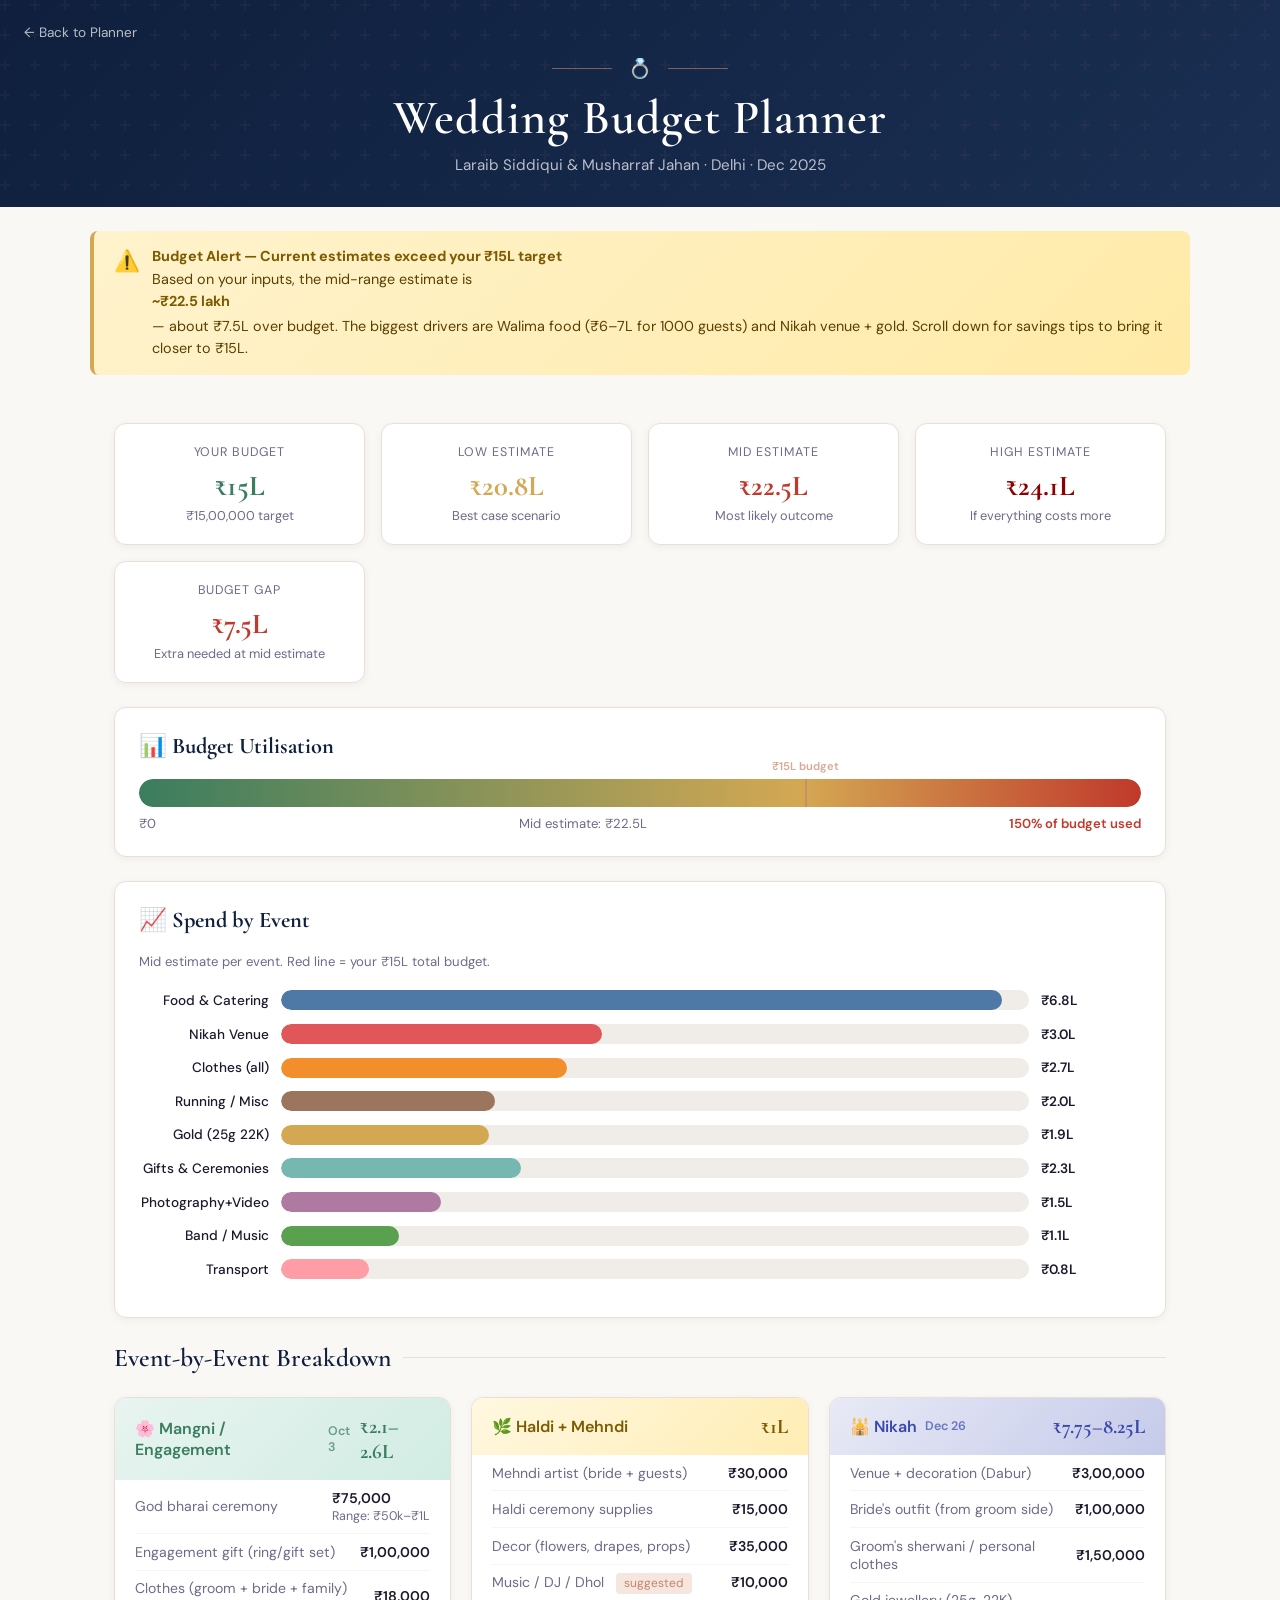
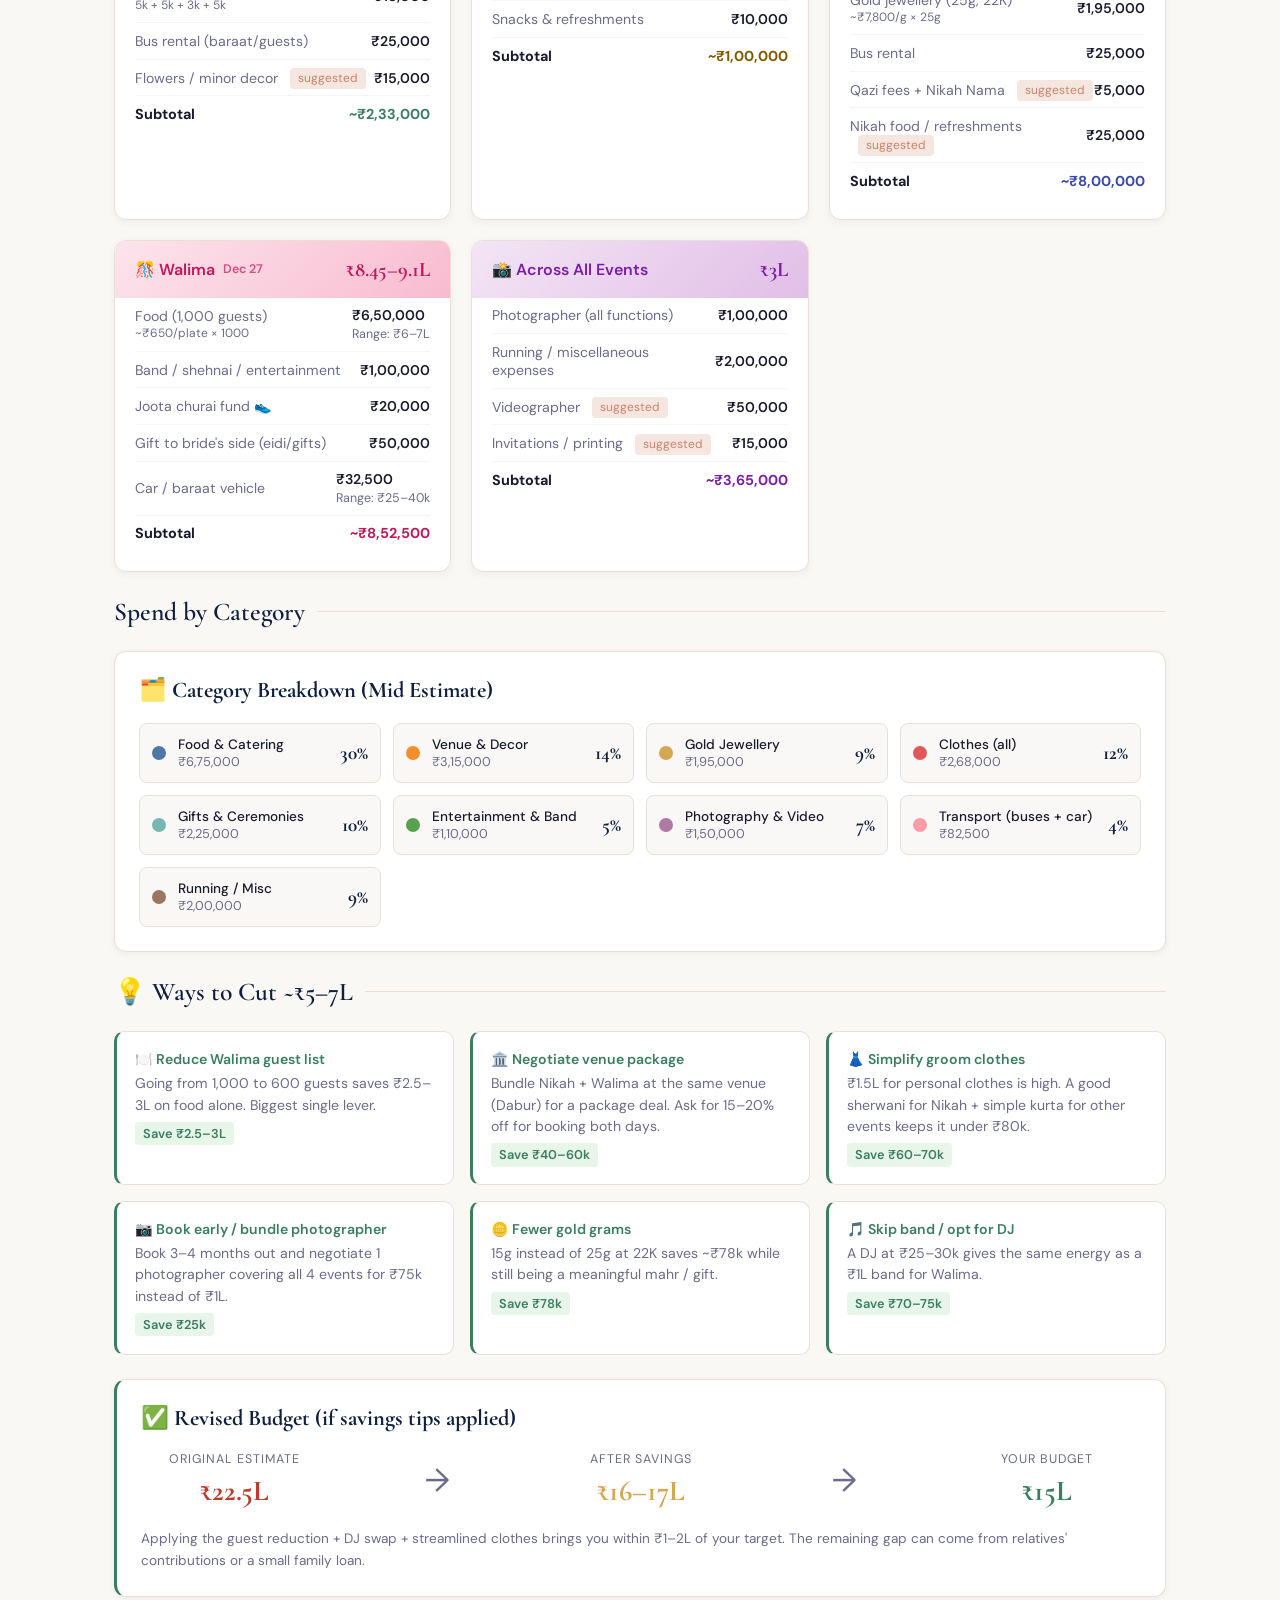
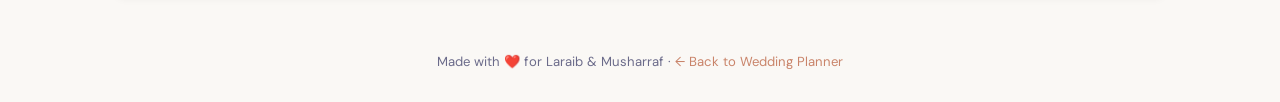
==== budget.html @ 8bc1528a "Add budget planner page + sidebar link" ====
<!DOCTYPE html>
<html lang="en">
<head>
  <meta charset="UTF-8" />
  <meta name="viewport" content="width=device-width, initial-scale=1.0" />
  <title>Wedding Budget — Laraib & Musharraf</title>
  <link rel="preconnect" href="https://fonts.googleapis.com" />
  <link rel="preconnect" href="https://fonts.gstatic.com" crossorigin />
  <link href="https://fonts.googleapis.com/css2?family=Cormorant+Garamond:ital,wght@0,400;0,600;0,700;1,400&family=DM+Sans:wght@300;400;500;600&display=swap" rel="stylesheet" />
  <style>
    :root {
      --navy: #0f1f3d;
      --navy-light: #1a2f52;
      --rose: #c9846a;
      --rose-light: #e8a98e;
      --rose-pale: #f5e6df;
      --gold: #d4a853;
      --gold-light: #f0c97a;
      --green: #3a7d5f;
      --green-light: #4a9e79;
      --red: #c0392b;
      --red-light: #e74c3c;
      --bg: #faf8f5;
      --card: #ffffff;
      --text: #1a1a2e;
      --text-muted: #6b6b8a;
      --border: #e8e0d8;
    }

    * { margin: 0; padding: 0; box-sizing: border-box; }

    body {
      font-family: 'DM Sans', sans-serif;
      background: var(--bg);
      color: var(--text);
      min-height: 100vh;
    }

    /* ── Header ── */
    header {
      background: linear-gradient(135deg, var(--navy) 0%, var(--navy-light) 100%);
      color: white;
      padding: 2.5rem 2rem 2rem;
      text-align: center;
      position: relative;
      overflow: hidden;
    }
    header::before {
      content: '';
      position: absolute;
      inset: 0;
      background: url("data:image/svg+xml,%3Csvg width='60' height='60' viewBox='0 0 60 60' xmlns='http://www.w3.org/2000/svg'%3E%3Cg fill='none' fill-rule='evenodd'%3E%3Cg fill='%23c9846a' fill-opacity='0.06'%3E%3Cpath d='M36 34v-4h-2v4h-4v2h4v4h2v-4h4v-2h-4zm0-30V0h-2v4h-4v2h4v4h2V6h4V4h-4zM6 34v-4H4v4H0v2h4v4h2v-4h4v-2H6zM6 4V0H4v4H0v2h4v4h2V6h4V4H6z'/%3E%3C/g%3E%3C/g%3E%3C/svg%3E");
    }
    header .back-link {
      position: absolute;
      top: 1.5rem;
      left: 1.5rem;
      color: rgba(255,255,255,0.7);
      text-decoration: none;
      font-size: 0.85rem;
      display: flex;
      align-items: center;
      gap: 0.4rem;
      transition: color 0.2s;
    }
    header .back-link:hover { color: var(--rose-light); }
    header h1 {
      font-family: 'Cormorant Garamond', serif;
      font-size: clamp(2rem, 5vw, 3rem);
      font-weight: 600;
      letter-spacing: 0.02em;
      position: relative;
    }
    header p {
      color: rgba(255,255,255,0.7);
      margin-top: 0.5rem;
      font-size: 0.95rem;
      position: relative;
    }
    .header-divider {
      display: flex;
      align-items: center;
      justify-content: center;
      gap: 1rem;
      margin: 1rem 0 0.5rem;
      position: relative;
    }
    .header-divider::before, .header-divider::after {
      content: '';
      width: 60px;
      height: 1px;
      background: var(--rose);
      opacity: 0.6;
    }
    .header-divider span { color: var(--rose); font-size: 1.2rem; }

    /* ── Alert Banner ── */
    .alert-banner {
      background: linear-gradient(135deg, #fff3cd, #ffeaa7);
      border-left: 4px solid var(--gold);
      margin: 1.5rem;
      padding: 1rem 1.25rem;
      border-radius: 8px;
      display: flex;
      align-items: flex-start;
      gap: 0.75rem;
      font-size: 0.9rem;
    }
    .alert-banner .icon { font-size: 1.3rem; flex-shrink: 0; }
    .alert-banner strong { color: #7d5a00; display: block; margin-bottom: 0.25rem; }
    .alert-banner p { color: #5a4000; line-height: 1.5; }

    /* ── Main Layout ── */
    main {
      max-width: 1100px;
      margin: 0 auto;
      padding: 1.5rem;
      display: flex;
      flex-direction: column;
      gap: 1.5rem;
    }

    /* ── Summary Cards ── */
    .summary-grid {
      display: grid;
      grid-template-columns: repeat(auto-fit, minmax(200px, 1fr));
      gap: 1rem;
    }
    .summary-card {
      background: var(--card);
      border-radius: 12px;
      padding: 1.25rem;
      text-align: center;
      border: 1px solid var(--border);
      box-shadow: 0 2px 8px rgba(0,0,0,0.05);
    }
    .summary-card .label {
      font-size: 0.78rem;
      text-transform: uppercase;
      letter-spacing: 0.08em;
      color: var(--text-muted);
      margin-bottom: 0.5rem;
    }
    .summary-card .amount {
      font-family: 'Cormorant Garamond', serif;
      font-size: 1.8rem;
      font-weight: 700;
      color: var(--navy);
    }
    .summary-card.budget .amount { color: var(--green); }
    .summary-card.total .amount { color: var(--red); }
    .summary-card.gap .amount { color: var(--red); }
    .summary-card .sub {
      font-size: 0.8rem;
      color: var(--text-muted);
      margin-top: 0.25rem;
    }

    /* ── Budget Meter ── */
    .budget-meter {
      background: var(--card);
      border-radius: 12px;
      padding: 1.5rem;
      border: 1px solid var(--border);
      box-shadow: 0 2px 8px rgba(0,0,0,0.05);
    }
    .budget-meter h2 {
      font-family: 'Cormorant Garamond', serif;
      font-size: 1.4rem;
      color: var(--navy);
      margin-bottom: 1.25rem;
    }
    .meter-track {
      background: #f0ede8;
      border-radius: 50px;
      height: 28px;
      position: relative;
      overflow: hidden;
    }
    .meter-fill {
      height: 100%;
      border-radius: 50px;
      display: flex;
      align-items: center;
      position: relative;
      transition: width 1s ease;
    }
    .meter-label {
      display: flex;
      justify-content: space-between;
      font-size: 0.82rem;
      color: var(--text-muted);
      margin-top: 0.5rem;
    }
    .meter-label .over { color: var(--red); font-weight: 600; }

    /* ── Event Breakdown ── */
    .section-title {
      font-family: 'Cormorant Garamond', serif;
      font-size: 1.6rem;
      color: var(--navy);
      font-weight: 600;
      display: flex;
      align-items: center;
      gap: 0.75rem;
    }
    .section-title::after {
      content: '';
      flex: 1;
      height: 1px;
      background: var(--border);
    }

    .events-grid {
      display: grid;
      grid-template-columns: repeat(auto-fit, minmax(300px, 1fr));
      gap: 1.25rem;
    }

    .event-card {
      background: var(--card);
      border-radius: 12px;
      border: 1px solid var(--border);
      overflow: hidden;
      box-shadow: 0 2px 8px rgba(0,0,0,0.05);
    }
    .event-header {
      padding: 1rem 1.25rem;
      display: flex;
      align-items: center;
      justify-content: space-between;
    }
    .event-header .event-name {
      font-weight: 600;
      font-size: 1rem;
      display: flex;
      align-items: center;
      gap: 0.5rem;
    }
    .event-header .event-total {
      font-family: 'Cormorant Garamond', serif;
      font-size: 1.3rem;
      font-weight: 700;
    }
    .event-body { padding: 0 1.25rem 1.25rem; }
    .event-item {
      display: flex;
      align-items: center;
      justify-content: space-between;
      padding: 0.55rem 0;
      border-bottom: 1px solid #f5f5f5;
      font-size: 0.88rem;
    }
    .event-item:last-child { border-bottom: none; }
    .event-item .item-name { color: var(--text-muted); }
    .event-item .item-amount { font-weight: 600; color: var(--text); }
    .event-item .item-range { font-size: 0.78rem; color: var(--text-muted); margin-top: 0.1rem; }
    .item-note {
      font-size: 0.75rem;
      color: var(--rose);
      background: var(--rose-pale);
      padding: 0.15rem 0.5rem;
      border-radius: 4px;
      margin-left: 0.5rem;
    }

    /* Event colour themes */
    .ev-mangni .event-header { background: linear-gradient(135deg, #e8f4f0, #d1ece3); }
    .ev-mangni .event-header .event-name { color: var(--green); }
    .ev-mangni .event-header .event-total { color: var(--green); }

    .ev-mehndi .event-header { background: linear-gradient(135deg, #fff8e1, #ffedb3); }
    .ev-mehndi .event-header .event-name { color: #7d5a00; }
    .ev-mehndi .event-header .event-total { color: #7d5a00; }

    .ev-nikah .event-header { background: linear-gradient(135deg, #e8eaf6, #c5cae9); }
    .ev-nikah .event-header .event-name { color: #3949ab; }
    .ev-nikah .event-header .event-total { color: #3949ab; }

    .ev-walima .event-header { background: linear-gradient(135deg, #fce4ec, #f8bbd0); }
    .ev-walima .event-header .event-name { color: #c2185b; }
    .ev-walima .event-header .event-total { color: #c2185b; }

    .ev-cross .event-header { background: linear-gradient(135deg, #f3e5f5, #e1bee7); }
    .ev-cross .event-header .event-name { color: #7b1fa2; }
    .ev-cross .event-header .event-total { color: #7b1fa2; }

    /* ── Horizontal Bar Chart ── */
    .chart-card {
      background: var(--card);
      border-radius: 12px;
      padding: 1.5rem;
      border: 1px solid var(--border);
      box-shadow: 0 2px 8px rgba(0,0,0,0.05);
    }
    .chart-card h2 {
      font-family: 'Cormorant Garamond', serif;
      font-size: 1.4rem;
      color: var(--navy);
      margin-bottom: 1.25rem;
    }
    .bar-row {
      display: grid;
      grid-template-columns: 130px 1fr 100px;
      align-items: center;
      gap: 0.75rem;
      margin-bottom: 0.85rem;
    }
    .bar-label { font-size: 0.85rem; font-weight: 500; text-align: right; }
    .bar-track { background: #f0ede8; border-radius: 50px; height: 20px; overflow: hidden; }
    .bar-fill { height: 100%; border-radius: 50px; transition: width 1s ease; }
    .bar-amount { font-size: 0.85rem; font-weight: 600; color: var(--text); }

    /* Budget line on chart */
    .budget-line-wrapper { position: relative; }
    .budget-line {
      position: absolute;
      top: 0;
      bottom: 0;
      width: 2px;
      background: var(--rose);
      opacity: 0.7;
      z-index: 2;
    }
    .budget-line-label {
      position: absolute;
      top: -20px;
      font-size: 0.7rem;
      color: var(--rose);
      font-weight: 600;
      white-space: nowrap;
      transform: translateX(-50%);
    }

    /* ── Category Pie (CSS) ── */
    .category-grid {
      display: grid;
      grid-template-columns: repeat(auto-fill, minmax(220px, 1fr));
      gap: 0.75rem;
    }
    .cat-item {
      display: flex;
      align-items: center;
      gap: 0.75rem;
      padding: 0.75rem;
      background: #f9f8f6;
      border-radius: 8px;
      border: 1px solid var(--border);
    }
    .cat-dot {
      width: 14px;
      height: 14px;
      border-radius: 50%;
      flex-shrink: 0;
    }
    .cat-info .cat-name { font-size: 0.85rem; font-weight: 500; }
    .cat-info .cat-amt { font-size: 0.8rem; color: var(--text-muted); }
    .cat-pct {
      margin-left: auto;
      font-family: 'Cormorant Garamond', serif;
      font-size: 1.2rem;
      font-weight: 700;
      color: var(--navy);
    }

    /* ── Savings Tips ── */
    .tips-grid {
      display: grid;
      grid-template-columns: repeat(auto-fill, minmax(260px, 1fr));
      gap: 1rem;
    }
    .tip-card {
      background: var(--card);
      border-radius: 10px;
      padding: 1.1rem;
      border: 1px solid var(--border);
      border-left: 3px solid var(--green);
      font-size: 0.88rem;
    }
    .tip-card .tip-title {
      font-weight: 600;
      color: var(--green);
      margin-bottom: 0.35rem;
      display: flex;
      align-items: center;
      gap: 0.4rem;
    }
    .tip-card p { color: var(--text-muted); line-height: 1.5; }
    .tip-saving {
      display: inline-block;
      margin-top: 0.4rem;
      font-size: 0.8rem;
      font-weight: 600;
      color: var(--green);
      background: #e8f5e9;
      padding: 0.2rem 0.5rem;
      border-radius: 4px;
    }

    /* ── Footer ── */
    footer {
      text-align: center;
      padding: 2rem;
      color: var(--text-muted);
      font-size: 0.82rem;
    }
    footer a { color: var(--rose); text-decoration: none; }

    /* ── Responsive ── */
    @media (max-width: 600px) {
      .bar-row { grid-template-columns: 90px 1fr 80px; }
      .bar-label { font-size: 0.78rem; }
    }
  </style>
</head>
<body>

<!-- ══ HEADER ══════════════════════════════════════════════════════ -->
<header>
  <a href="index.html" class="back-link">← Back to Planner</a>
  <div class="header-divider"><span>💍</span></div>
  <h1>Wedding Budget Planner</h1>
  <p>Laraib Siddiqui & Musharraf Jahan · Delhi · Dec 2025</p>
</header>

<!-- ══ OVER-BUDGET ALERT ═══════════════════════════════════════════ -->
<div class="alert-banner" style="max-width:1100px;margin:1.5rem auto;">
  <span class="icon">⚠️</span>
  <div>
    <strong>Budget Alert — Current estimates exceed your ₹15L target</strong>
    <p>Based on your inputs, the mid-range estimate is <strong>~₹22.5 lakh</strong> — about ₹7.5L over budget. The biggest drivers are Walima food (₹6–7L for 1000 guests) and Nikah venue + gold. Scroll down for savings tips to bring it closer to ₹15L.</p>
  </div>
</div>

<!-- ══ MAIN ════════════════════════════════════════════════════════ -->
<main>

  <!-- Summary Cards -->
  <div class="summary-grid">
    <div class="summary-card budget">
      <div class="label">Your Budget</div>
      <div class="amount">₹15L</div>
      <div class="sub">₹15,00,000 target</div>
    </div>
    <div class="summary-card">
      <div class="label">Low Estimate</div>
      <div class="amount" style="color:var(--gold)">₹20.8L</div>
      <div class="sub">Best case scenario</div>
    </div>
    <div class="summary-card total">
      <div class="label">Mid Estimate</div>
      <div class="amount">₹22.5L</div>
      <div class="sub">Most likely outcome</div>
    </div>
    <div class="summary-card">
      <div class="label">High Estimate</div>
      <div class="amount" style="color:#8b0000">₹24.1L</div>
      <div class="sub">If everything costs more</div>
    </div>
    <div class="summary-card gap">
      <div class="label">Budget Gap</div>
      <div class="amount">₹7.5L</div>
      <div class="sub">Extra needed at mid estimate</div>
    </div>
  </div>

  <!-- Budget Meter -->
  <div class="budget-meter">
    <h2>📊 Budget Utilisation</h2>
    <div class="budget-line-wrapper">
      <div class="meter-track" id="meterTrack">
        <div class="meter-fill" id="meterFill" style="width:0%"></div>
      </div>
      <div class="budget-line" id="budgetLine" style="left:66.5%">
        <span class="budget-line-label">₹15L budget</span>
      </div>
    </div>
    <div class="meter-label">
      <span>₹0</span>
      <span>Mid estimate: ₹22.5L</span>
      <span class="over">150% of budget used</span>
    </div>
  </div>

  <!-- Horizontal Bar Chart -->
  <div class="chart-card">
    <h2>📈 Spend by Event</h2>
    <p style="font-size:0.82rem;color:var(--text-muted);margin-bottom:1.25rem;">Mid estimate per event. Red line = your ₹15L total budget.</p>

    <div id="barChart"></div>
  </div>

  <!-- Event Breakdown -->
  <div class="section-title">Event-by-Event Breakdown</div>

  <div class="events-grid">

    <!-- Mangni -->
    <div class="event-card ev-mangni">
      <div class="event-header">
        <div class="event-name">🌸 Mangni / Engagement <span style="font-size:0.78rem;opacity:0.7">Oct 3</span></div>
        <div class="event-total">₹2.1–2.6L</div>
      </div>
      <div class="event-body">
        <div class="event-item">
          <div>
            <div class="item-name">God bharai ceremony</div>
          </div>
          <div>
            <div class="item-amount">₹75,000</div>
            <div class="item-range">Range: ₹50k–₹1L</div>
          </div>
        </div>
        <div class="event-item">
          <div class="item-name">Engagement gift (ring/gift set)</div>
          <div class="item-amount">₹1,00,000</div>
        </div>
        <div class="event-item">
          <div>
            <div class="item-name">Clothes (groom + bride + family)</div>
            <div style="font-size:0.75rem;color:var(--text-muted)">5k + 5k + 3k + 5k</div>
          </div>
          <div class="item-amount">₹18,000</div>
        </div>
        <div class="event-item">
          <div class="item-name">Bus rental (baraat/guests)</div>
          <div class="item-amount">₹25,000</div>
        </div>
        <div class="event-item">
          <div class="item-name">Flowers / minor decor <span class="item-note">suggested</span></div>
          <div class="item-amount">₹15,000</div>
        </div>
        <div class="event-item" style="font-weight:700;font-size:0.9rem">
          <div>Subtotal</div>
          <div style="color:var(--green)">~₹2,33,000</div>
        </div>
      </div>
    </div>

    <!-- Haldi + Mehndi -->
    <div class="event-card ev-mehndi">
      <div class="event-header">
        <div class="event-name">🌿 Haldi + Mehndi</div>
        <div class="event-total">₹1L</div>
      </div>
      <div class="event-body">
        <div class="event-item">
          <div class="item-name">Mehndi artist (bride + guests)</div>
          <div class="item-amount">₹30,000</div>
        </div>
        <div class="event-item">
          <div class="item-name">Haldi ceremony supplies</div>
          <div class="item-amount">₹15,000</div>
        </div>
        <div class="event-item">
          <div class="item-name">Decor (flowers, drapes, props)</div>
          <div class="item-amount">₹35,000</div>
        </div>
        <div class="event-item">
          <div class="item-name">Music / DJ / Dhol <span class="item-note">suggested</span></div>
          <div class="item-amount">₹10,000</div>
        </div>
        <div class="event-item">
          <div class="item-name">Snacks &amp; refreshments</div>
          <div class="item-amount">₹10,000</div>
        </div>
        <div class="event-item" style="font-weight:700;font-size:0.9rem">
          <div>Subtotal</div>
          <div style="color:#7d5a00">~₹1,00,000</div>
        </div>
      </div>
    </div>

    <!-- Nikah -->
    <div class="event-card ev-nikah">
      <div class="event-header">
        <div class="event-name">🕌 Nikah <span style="font-size:0.78rem;opacity:0.7">Dec 26</span></div>
        <div class="event-total">₹7.75–8.25L</div>
      </div>
      <div class="event-body">
        <div class="event-item">
          <div class="item-name">Venue + decoration (Dabur)</div>
          <div class="item-amount">₹3,00,000</div>
        </div>
        <div class="event-item">
          <div class="item-name">Bride's outfit (from groom side)</div>
          <div class="item-amount">₹1,00,000</div>
        </div>
        <div class="event-item">
          <div class="item-name">Groom's sherwani / personal clothes</div>
          <div class="item-amount">₹1,50,000</div>
        </div>
        <div class="event-item">
          <div>
            <div class="item-name">Gold jewellery (25g, 22K)</div>
            <div style="font-size:0.75rem;color:var(--text-muted)">~₹7,800/g × 25g</div>
          </div>
          <div class="item-amount">₹1,95,000</div>
        </div>
        <div class="event-item">
          <div class="item-name">Bus rental</div>
          <div class="item-amount">₹25,000</div>
        </div>
        <div class="event-item">
          <div class="item-name">Qazi fees + Nikah Nama <span class="item-note">suggested</span></div>
          <div class="item-amount">₹5,000</div>
        </div>
        <div class="event-item">
          <div class="item-name">Nikah food / refreshments <span class="item-note">suggested</span></div>
          <div class="item-amount">₹25,000</div>
        </div>
        <div class="event-item" style="font-weight:700;font-size:0.9rem">
          <div>Subtotal</div>
          <div style="color:#3949ab">~₹8,00,000</div>
        </div>
      </div>
    </div>

    <!-- Walima -->
    <div class="event-card ev-walima">
      <div class="event-header">
        <div class="event-name">🎊 Walima <span style="font-size:0.78rem;opacity:0.7">Dec 27</span></div>
        <div class="event-total">₹8.45–9.1L</div>
      </div>
      <div class="event-body">
        <div class="event-item">
          <div>
            <div class="item-name">Food (1,000 guests)</div>
            <div style="font-size:0.75rem;color:var(--text-muted)">~₹650/plate × 1000</div>
          </div>
          <div>
            <div class="item-amount">₹6,50,000</div>
            <div class="item-range">Range: ₹6–7L</div>
          </div>
        </div>
        <div class="event-item">
          <div class="item-name">Band / shehnai / entertainment</div>
          <div class="item-amount">₹1,00,000</div>
        </div>
        <div class="event-item">
          <div class="item-name">Joota churai fund 👟</div>
          <div class="item-amount">₹20,000</div>
        </div>
        <div class="event-item">
          <div class="item-name">Gift to bride's side (eidi/gifts)</div>
          <div class="item-amount">₹50,000</div>
        </div>
        <div class="event-item">
          <div>
            <div class="item-name">Car / baraat vehicle</div>
          </div>
          <div>
            <div class="item-amount">₹32,500</div>
            <div class="item-range">Range: ₹25–40k</div>
          </div>
        </div>
        <div class="event-item" style="font-weight:700;font-size:0.9rem">
          <div>Subtotal</div>
          <div style="color:#c2185b">~₹8,52,500</div>
        </div>
      </div>
    </div>

    <!-- Cross-event -->
    <div class="event-card ev-cross">
      <div class="event-header">
        <div class="event-name">📸 Across All Events</div>
        <div class="event-total">₹3L</div>
      </div>
      <div class="event-body">
        <div class="event-item">
          <div class="item-name">Photographer (all functions)</div>
          <div class="item-amount">₹1,00,000</div>
        </div>
        <div class="event-item">
          <div class="item-name">Running / miscellaneous expenses</div>
          <div class="item-amount">₹2,00,000</div>
        </div>
        <div class="event-item">
          <div class="item-name">Videographer <span class="item-note">suggested</span></div>
          <div class="item-amount">₹50,000</div>
        </div>
        <div class="event-item">
          <div class="item-name">Invitations / printing <span class="item-note">suggested</span></div>
          <div class="item-amount">₹15,000</div>
        </div>
        <div class="event-item" style="font-weight:700;font-size:0.9rem">
          <div>Subtotal</div>
          <div style="color:#7b1fa2">~₹3,65,000</div>
        </div>
      </div>
    </div>

  </div><!-- end events-grid -->

  <!-- Category breakdown -->
  <div class="section-title">Spend by Category</div>
  <div class="chart-card">
    <h2>🗂️ Category Breakdown (Mid Estimate)</h2>
    <div class="category-grid">
      <div class="cat-item">
        <div class="cat-dot" style="background:#4e79a7"></div>
        <div class="cat-info">
          <div class="cat-name">Food & Catering</div>
          <div class="cat-amt">₹6,75,000</div>
        </div>
        <div class="cat-pct">30%</div>
      </div>
      <div class="cat-item">
        <div class="cat-dot" style="background:#f28e2b"></div>
        <div class="cat-info">
          <div class="cat-name">Venue & Decor</div>
          <div class="cat-amt">₹3,15,000</div>
        </div>
        <div class="cat-pct">14%</div>
      </div>
      <div class="cat-item">
        <div class="cat-dot" style="background:#d4a853"></div>
        <div class="cat-info">
          <div class="cat-name">Gold Jewellery</div>
          <div class="cat-amt">₹1,95,000</div>
        </div>
        <div class="cat-pct">9%</div>
      </div>
      <div class="cat-item">
        <div class="cat-dot" style="background:#e15759"></div>
        <div class="cat-info">
          <div class="cat-name">Clothes (all)</div>
          <div class="cat-amt">₹2,68,000</div>
        </div>
        <div class="cat-pct">12%</div>
      </div>
      <div class="cat-item">
        <div class="cat-dot" style="background:#76b7b2"></div>
        <div class="cat-info">
          <div class="cat-name">Gifts & Ceremonies</div>
          <div class="cat-amt">₹2,25,000</div>
        </div>
        <div class="cat-pct">10%</div>
      </div>
      <div class="cat-item">
        <div class="cat-dot" style="background:#59a14f"></div>
        <div class="cat-info">
          <div class="cat-name">Entertainment & Band</div>
          <div class="cat-amt">₹1,10,000</div>
        </div>
        <div class="cat-pct">5%</div>
      </div>
      <div class="cat-item">
        <div class="cat-dot" style="background:#af7aa1"></div>
        <div class="cat-info">
          <div class="cat-name">Photography & Video</div>
          <div class="cat-amt">₹1,50,000</div>
        </div>
        <div class="cat-pct">7%</div>
      </div>
      <div class="cat-item">
        <div class="cat-dot" style="background:#ff9da7"></div>
        <div class="cat-info">
          <div class="cat-name">Transport (buses + car)</div>
          <div class="cat-amt">₹82,500</div>
        </div>
        <div class="cat-pct">4%</div>
      </div>
      <div class="cat-item">
        <div class="cat-dot" style="background:#9c755f"></div>
        <div class="cat-info">
          <div class="cat-name">Running / Misc</div>
          <div class="cat-amt">₹2,00,000</div>
        </div>
        <div class="cat-pct">9%</div>
      </div>
    </div>
  </div>

  <!-- Savings Tips -->
  <div class="section-title">💡 Ways to Cut ~₹5–7L</div>
  <div class="tips-grid">
    <div class="tip-card">
      <div class="tip-title">🍽️ Reduce Walima guest list</div>
      <p>Going from 1,000 to 600 guests saves ₹2.5–3L on food alone. Biggest single lever.</p>
      <span class="tip-saving">Save ₹2.5–3L</span>
    </div>
    <div class="tip-card">
      <div class="tip-title">🏛️ Negotiate venue package</div>
      <p>Bundle Nikah + Walima at the same venue (Dabur) for a package deal. Ask for 15–20% off for booking both days.</p>
      <span class="tip-saving">Save ₹40–60k</span>
    </div>
    <div class="tip-card">
      <div class="tip-title">👗 Simplify groom clothes</div>
      <p>₹1.5L for personal clothes is high. A good sherwani for Nikah + simple kurta for other events keeps it under ₹80k.</p>
      <span class="tip-saving">Save ₹60–70k</span>
    </div>
    <div class="tip-card">
      <div class="tip-title">📷 Book early / bundle photographer</div>
      <p>Book 3–4 months out and negotiate 1 photographer covering all 4 events for ₹75k instead of ₹1L.</p>
      <span class="tip-saving">Save ₹25k</span>
    </div>
    <div class="tip-card">
      <div class="tip-title">🪙 Fewer gold grams</div>
      <p>15g instead of 25g at 22K saves ~₹78k while still being a meaningful mahr / gift.</p>
      <span class="tip-saving">Save ₹78k</span>
    </div>
    <div class="tip-card">
      <div class="tip-title">🎵 Skip band / opt for DJ</div>
      <p>A DJ at ₹25–30k gives the same energy as a ₹1L band for Walima.</p>
      <span class="tip-saving">Save ₹70–75k</span>
    </div>
  </div>

  <!-- Revised budget if tips applied -->
  <div class="budget-meter" style="border-left:3px solid var(--green)">
    <h2>✅ Revised Budget (if savings tips applied)</h2>
    <div style="display:grid;grid-template-columns:repeat(auto-fit,minmax(160px,1fr));gap:1rem;margin-bottom:1.25rem">
      <div style="text-align:center">
        <div style="font-size:0.78rem;text-transform:uppercase;letter-spacing:0.08em;color:var(--text-muted);margin-bottom:0.4rem">Original estimate</div>
        <div style="font-family:'Cormorant Garamond',serif;font-size:1.8rem;font-weight:700;color:var(--red)">₹22.5L</div>
      </div>
      <div style="text-align:center;display:flex;align-items:center;justify-content:center;font-size:2rem;color:var(--text-muted)">→</div>
      <div style="text-align:center">
        <div style="font-size:0.78rem;text-transform:uppercase;letter-spacing:0.08em;color:var(--text-muted);margin-bottom:0.4rem">After savings</div>
        <div style="font-family:'Cormorant Garamond',serif;font-size:1.8rem;font-weight:700;color:var(--gold)">₹16–17L</div>
      </div>
      <div style="text-align:center;display:flex;align-items:center;justify-content:center;font-size:2rem;color:var(--text-muted)">→</div>
      <div style="text-align:center">
        <div style="font-size:0.78rem;text-transform:uppercase;letter-spacing:0.08em;color:var(--text-muted);margin-bottom:0.4rem">Your budget</div>
        <div style="font-family:'Cormorant Garamond',serif;font-size:1.8rem;font-weight:700;color:var(--green)">₹15L</div>
      </div>
    </div>
    <p style="font-size:0.85rem;color:var(--text-muted);line-height:1.6">
      Applying the guest reduction + DJ swap + streamlined clothes brings you within ₹1–2L of your target. The remaining gap can come from relatives' contributions or a small family loan.
    </p>
  </div>

</main>

<footer>
  Made with ❤️ for Laraib & Musharraf · <a href="index.html">← Back to Wedding Planner</a>
</footer>

<script>
  // Animate budget meter
  window.addEventListener('load', () => {
    // Budget = 15L, estimate = 22.5L, so fill = 22.5/22.5 = 100% (full bar)
    // Budget line = 15/22.5 = 66.67%
    setTimeout(() => {
      const fill = document.getElementById('meterFill');
      fill.style.width = '100%';
      fill.style.background = 'linear-gradient(90deg, #3a7d5f 0%, #d4a853 66%, #c0392b 100%)';
    }, 200);

    // Draw horizontal bar chart
    const events = [
      { label: 'Food & Catering', amount: 675000, color: '#4e79a7' },
      { label: 'Nikah Venue', amount: 300000, color: '#e15759' },
      { label: 'Clothes (all)', amount: 268000, color: '#f28e2b' },
      { label: 'Running / Misc', amount: 200000, color: '#9c755f' },
      { label: 'Gold (25g 22K)', amount: 195000, color: '#d4a853' },
      { label: 'Gifts & Ceremonies', amount: 225000, color: '#76b7b2' },
      { label: 'Photography+Video', amount: 150000, color: '#af7aa1' },
      { label: 'Band / Music', amount: 110000, color: '#59a14f' },
      { label: 'Transport', amount: 82500, color: '#ff9da7' },
    ];

    const maxAmt = 700000;
    const budgetPct = (1500000 / (events.reduce((s, e) => s + e.amount, 0))) * 100;
    const chart = document.getElementById('barChart');

    events.forEach(ev => {
      const pct = Math.min((ev.amount / maxAmt) * 100, 100);
      const row = document.createElement('div');
      row.className = 'bar-row';
      row.innerHTML = `
        <div class="bar-label">${ev.label}</div>
        <div class="bar-track">
          <div class="bar-fill" style="width:0%;background:${ev.color}" data-pct="${pct}"></div>
        </div>
        <div class="bar-amount">₹${(ev.amount/100000).toFixed(1)}L</div>
      `;
      chart.appendChild(row);
    });

    // Animate bars
    setTimeout(() => {
      document.querySelectorAll('.bar-fill').forEach(bar => {
        bar.style.width = bar.dataset.pct + '%';
      });
    }, 300);
  });
</script>

</body>
</html>
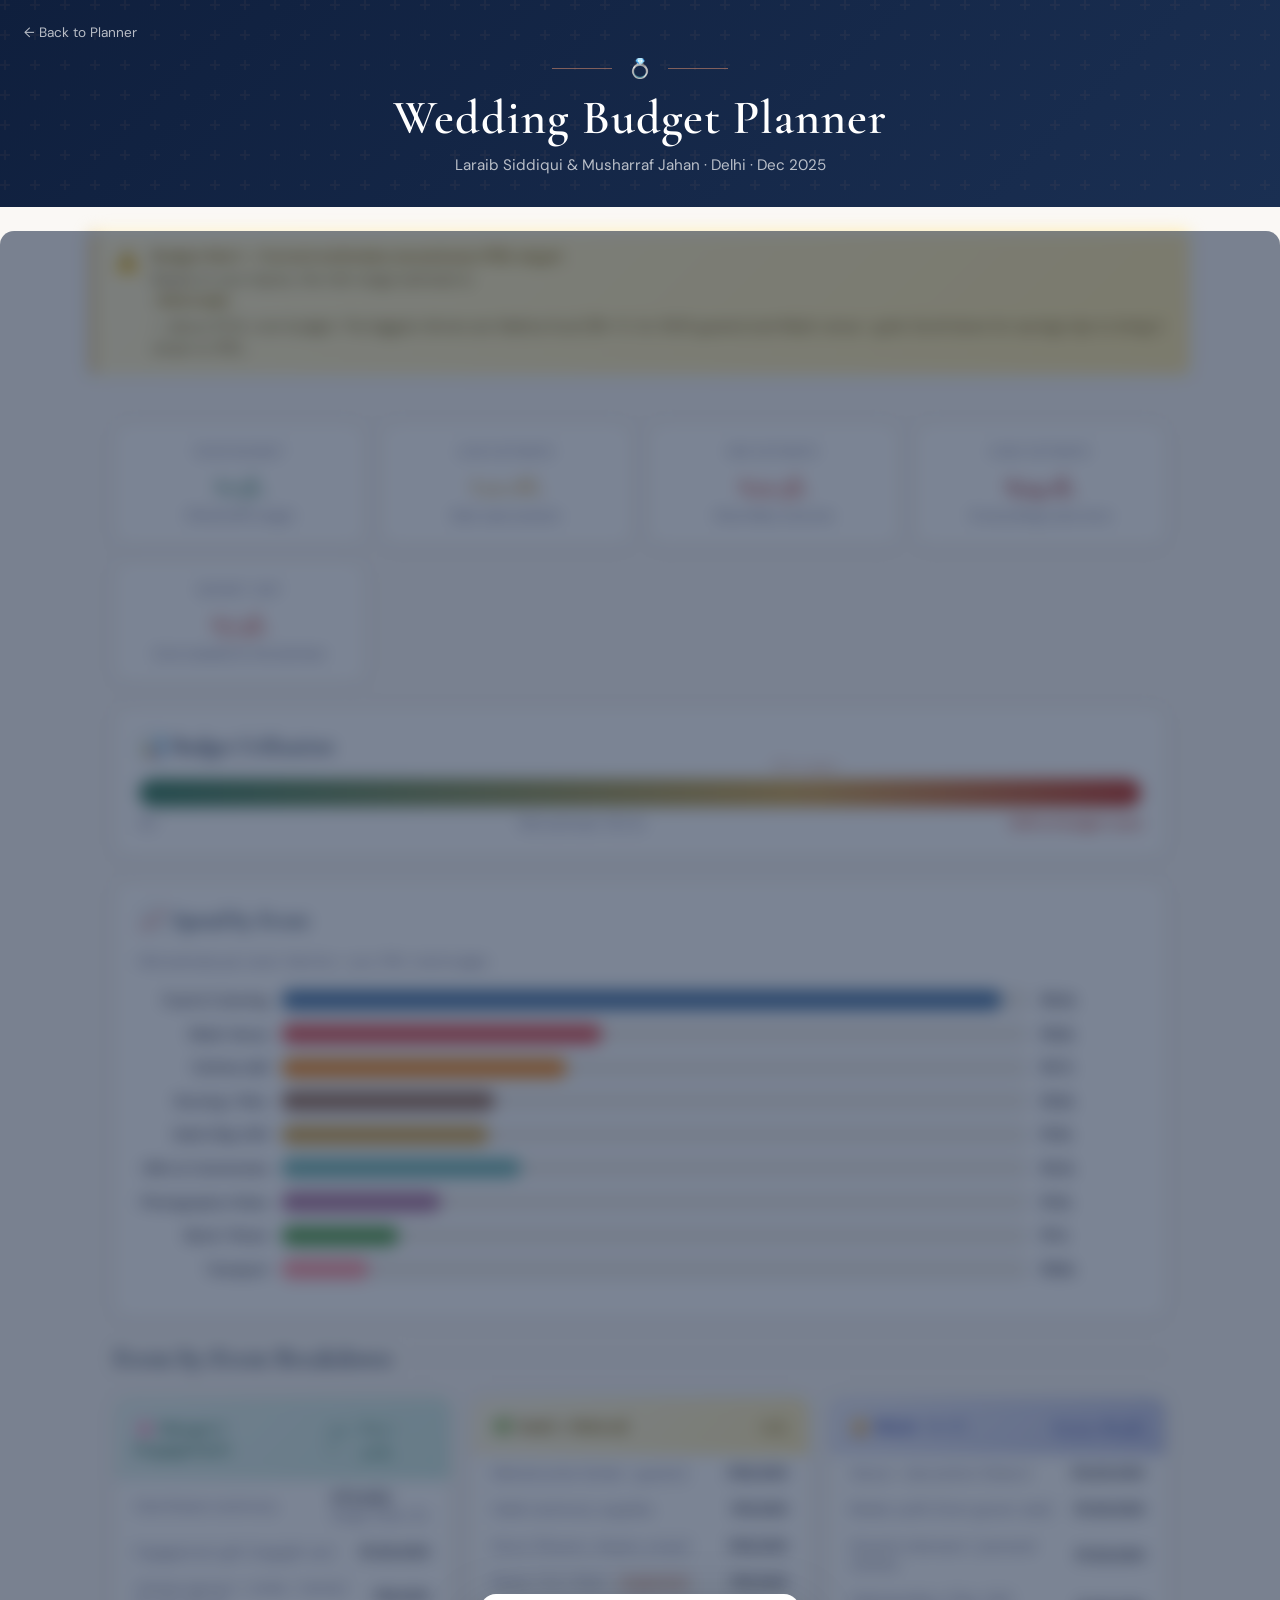
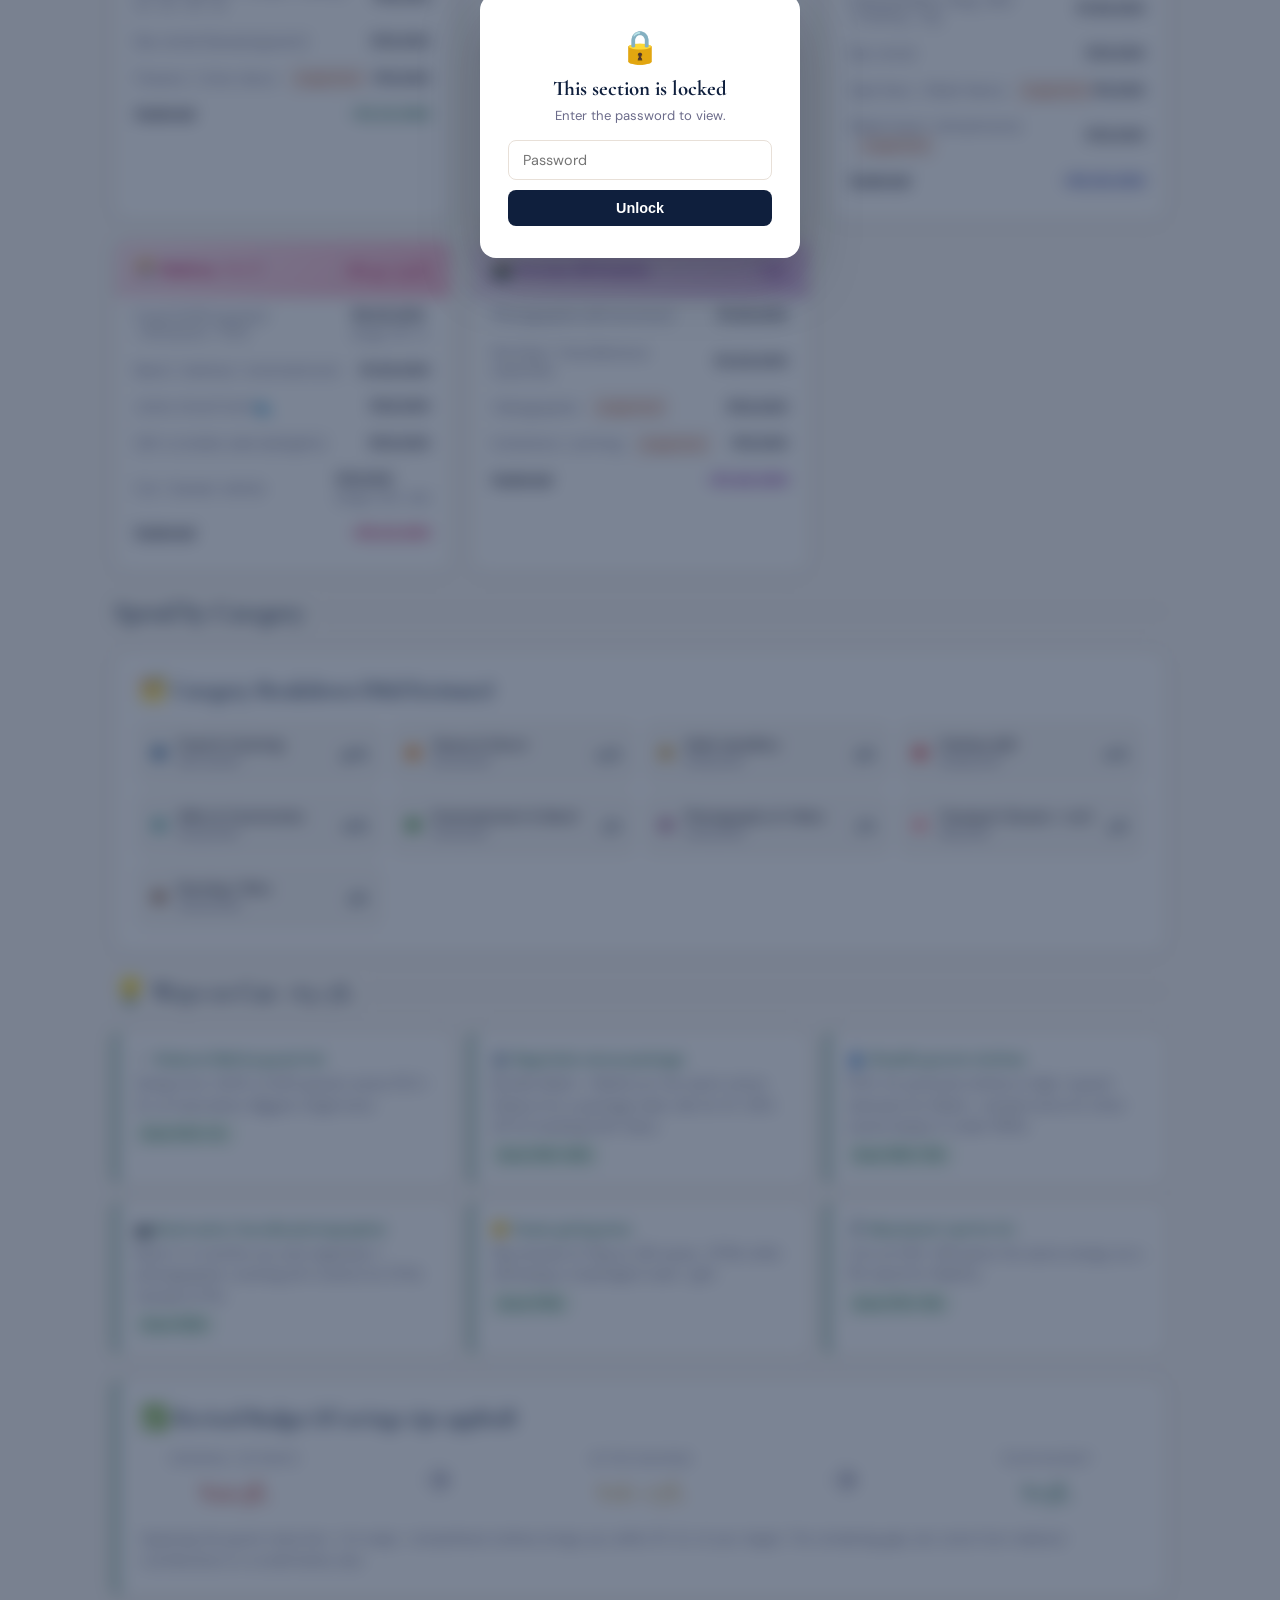
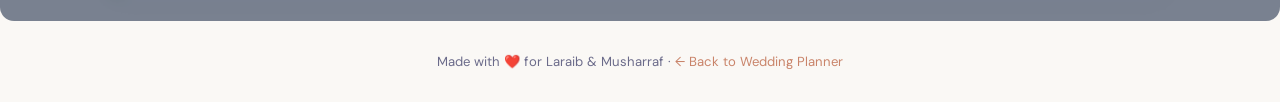
==== commit 2a42992f: "Add password lock for Budget, Guest List, and Vendor Contacts tabs Client-side gate (SHA-256 checked" ====
--- a/budget.html
+++ b/budget.html
@@ -423,6 +423,9 @@
   <p>Laraib Siddiqui & Musharraf Jahan · Delhi · Dec 2025</p>
 </header>
 
+<!-- ══ LOCKED CONTENT (alert + figures) ══════════════════════════════ -->
+<div class="lock-gate">
+
 <!-- ══ OVER-BUDGET ALERT ═══════════════════════════════════════════ -->
 <div class="alert-banner" style="max-width:1100px;margin:1.5rem auto;">
   <span class="icon">⚠️</span>
@@ -833,6 +836,8 @@
   </div>
 
 </main>
+
+</div><!-- /.lock-gate -->
 
 <footer>
   Made with ❤️ for Laraib & Musharraf · <a href="index.html">← Back to Wedding Planner</a>
@@ -888,6 +893,7 @@
     }, 300);
   });
 </script>
+<script src="lock.js"></script>
 
 </body>
 </html>
